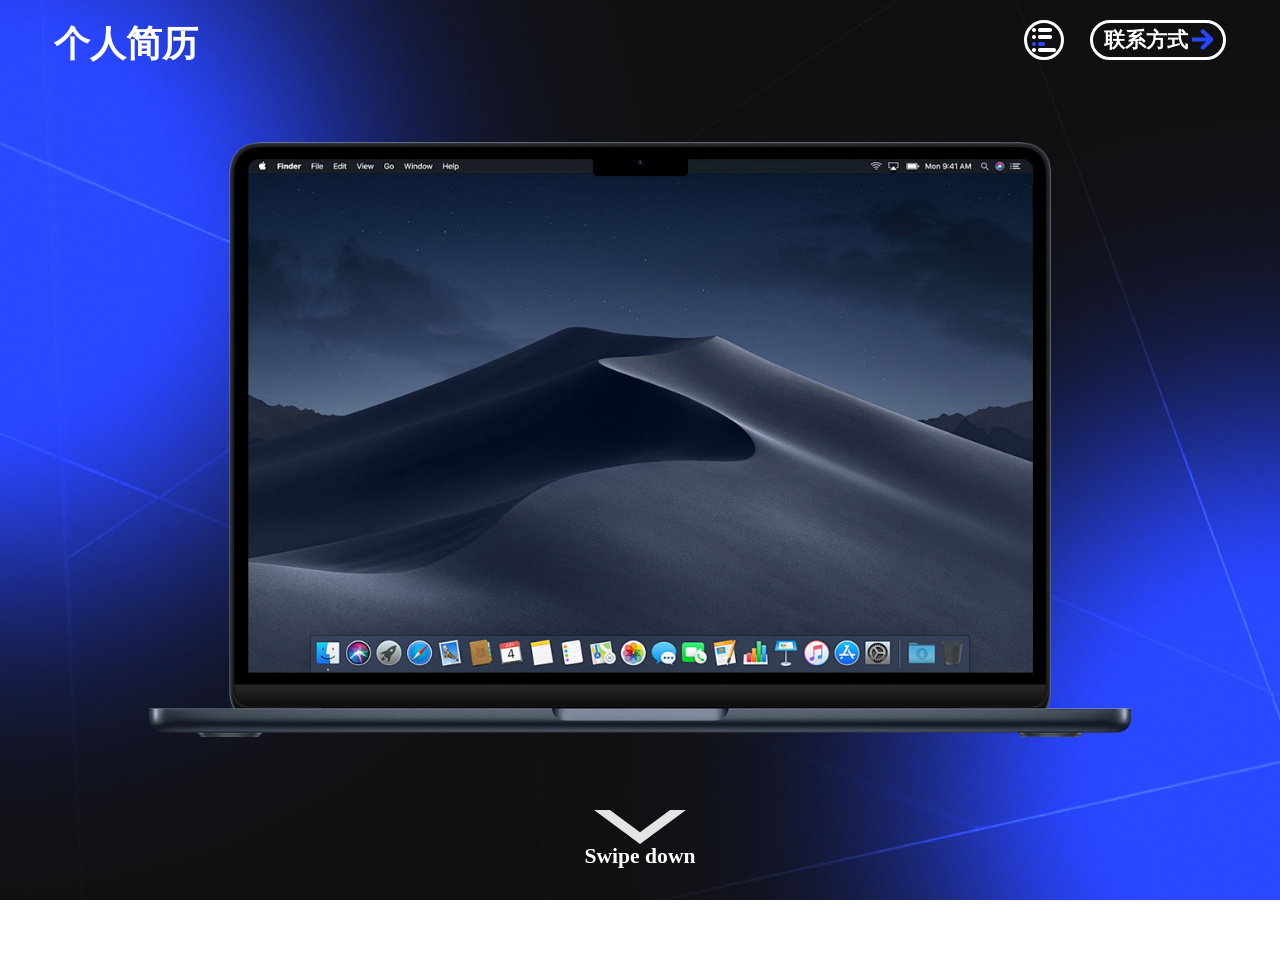
==== 项目/index.html @ c300bdc4 "Add files via upload" ====
<!DOCTYPE html>
<html lang="en">
<head>
    <meta charset="UTF-8">
    <meta name="viewport" content="width=device-width, initial-scale=1.0">
    <title>个人简历</title>
    <link rel="stylesheet" href="./font_5143270_0qdkv6g9gm6f/iconfont.css">
    <link rel="stylesheet" href="./css/index.css">
</head>
<body>
    <!-- 第一屏 -->
    <div class="First-screen" >
        <!-- 导航栏 -->
        <div class="Navigation">
            <!-- 语言选择功能 -->
            <h1 class="Language">
                个人简历
                <!-- <div class="en">EN</div>
                <div class="cn">CN</div> -->
            </h1>
            <!-- 导航栏右侧功能 -->
            <div class="Function-button">
                <!-- 更多 -->
                <div class="More">
                    <img src="./img/更多.png">
                </div>
                <!-- 联系方式弹窗 -->
                 <div class="Contact-Information Ellipse">
                    <p>联系方式</p>
                    <img src="./img/箭头.png">
                 </div>
            </div>
        </div>
        <!-- 主体内容 -->
        <div class="Subject">
            <img class="mac" src="./img/mac.png">
        </div>
        <!-- 滑动提示 -->
         <div class="Prompt">
            <!-- 箭头 -->
            <img src="./img/向下箭头.png">
            <!-- 提示 -->
            <div>Swipe down</div>
         </div>
    </div>
    <!-- 第二屏 -->
    <div class="Second-screen" style="display: none;">
        <!-- 显示区域 -->
        <div class="Display-area">
            <!-- 卡片一 -->
            <div class="Card-1 Card ">
                <!-- 标题 -->
                <div class="Title">
                    <div class="Title-text">
                        <h3>自我介绍</h3>
                        <p>Introduce</p>
                    </div>
                    <p class="Gradient-decoration">RESUME</p>
                    <img src="./img/标题装饰.png">
                </div>
                <!-- 内容 -->
                <div class="Content">
                    <!-- 画像 -->
                    <div class="Image">
                        <div class="Avatar"></div>
                        <div class="Name">
                            <h4 class="Subtitle">张鑫</h4>
                            <p>/网页开发</p>
                        </div>
                    </div>
                    <!-- 文字信息 -->
                    <div class="Text-introduction">
                        <!-- 信息内容 -->
                        <div class="Information">
                            <!-- 基本信息 -->
                            <div class="Basic-information">
                                <h4 class="Subtitle">基本信息</h4>
                                <ul class="Content-text">
                                    <li>城市:杭州</li>
                                    <li>学历:大专</li>
                                    <li>电话:17681051342</li>
                                    <li>邮箱:1642326293@qq.com</li>
                                </ul>
                            </div>
                            <!-- 技能 -->
                            <div class="Skill-information">
                                <h4 class="Subtitle">专业技能</h4>
                                <!-- 图标集合 -->
                                <div class="Icon-collection">
                                    <!-- 图标 -->
                                    <div class="Icon">
                                        <!-- 图标 -->
                                        <div class="Skill-icon"></div>
                                        <!-- 进度条 -->
                                        <div class="Progress-bar">
                                            <div class="background-color"></div>
                                            <div class="Progress"></div>
                                        </div>
                                    </div>
                                    <div class="Icon">
                                        <!-- 图标 -->
                                        <div class="Skill-icon"></div>
                                        <!-- 进度条 -->
                                        <div class="Progress-bar">
                                            <div class="background-color"></div>
                                            <div class="Progress"></div>
                                        </div>
                                    </div>
                                    <div class="Icon">
                                        <!-- 图标 -->
                                        <div class="Skill-icon"></div>
                                        <!-- 进度条 -->
                                        <div class="Progress-bar">
                                            <div class="background-color"></div>
                                            <div class="Progress"></div>
                                        </div>
                                    </div>
                                    <div class="Icon">
                                        <!-- 图标 -->
                                        <div class="Skill-icon"></div>
                                        <!-- 进度条 -->
                                        <div class="Progress-bar">
                                            <div class="background-color"></div>
                                            <div class="Progress"></div>
                                        </div>
                                    </div>
                                </div>
                            </div>
                        </div>
                        <!-- 自我评价 -->
                        <div class="Self-evaluation">自我评价：本人熟悉网页开发全流程（HTML/CSS/JavaScript），能够独立完成响应式页面布局与交互效果。具备良好的审美与用户体验意识，能将设计稿高效转化为前端代码。持有C语言省二级证书，逻辑思维清晰，学习能力强，致力于向专业网页开发方向持续成长。</div>
                    </div>
                </div>
                <!-- 底部装饰   -->
                 <div class="Bottom-decoration">PERSONAL RESUME</div>
            </div>
            <!-- 卡片二 -->
             <div class="Card-2 Card">
                <!-- 标题 -->
                <div class="Title">
                    <div class="Title-text">
                        <h3>教育/经历</h3>
                        <p>Experience</p>
                    </div>
                    <p class="Gradient-decoration">EDUCATION</p>
                    <img src="./img/标题装饰.png">
                </div>
                <!-- 教育与经历内容 -->
                <div class="Education-content">
                    <div class="Education">
                        <h4 class="Subtitle">教育背景</h4>
                        <ul class="Content-text">
                            <li>学院:铜陵职业技术学院</li>
                            <li>专业:软件设计专业</li>
                            <li>时间:2019年-2021年</li>
                            <li>主修课程:	C语言程序设计、网页设计与制作、JavaScript交互、Python语言程序设计、微信小程序设计</li>
                            <li>专业证书:C程序设计2级证书</li>
                        </ul>
                    </div>
                    <div class="Experience">
                        <h4 class="Subtitle">就业经历</h4>
                        <ul class="Content-text">
                            <li>公司:杭州如喜体育用品有限公司</li>
                            <li>岗位:视觉设计</li>
                            <li>时间:2023年-2025年</li>
                            <li>
                                <ul>
                                    <li>工作内容：</li>
                                    <li>·负责店铺首页、详情页、活动专题页的设计与装修</li>
                                    <li>·负责京东分会场的页面设计以及会场搭建</li>
                                </ul>
                            </li>
                        </ul>
                    </div>
                    <!-- 底部装饰   -->
                    <div class="Bottom-decoration">EDUCATION LEVEL</div>
                </div>
             </div>
             <!-- 卡片三 -->
            <div class="Card-3 Card">
                <!-- 标题 -->
                <div class="Title">
                    <div class="Title-text">
                        <h3>项目作品</h3>
                        <p>Projectk</p>
                    </div>
                    <p class="Gradient-decoration">PROJECT</p>
                    <img src="./img/标题装饰.png">
                </div>
                <div class="Card3Content">
                    <div class="Project-1">
                        <div class="Project1Content">
                            <div class="ProjectFront">
                                <img src="./img/网站1.jpg">
                            </div>
                            <a href="./miaowei.html" target="_blank" class="ProjectBack" >
                                <div class="ProjectTitle">点击前往</div>
                                <div class="ProjecDesc">了解详情</div>
                            </a>
                        </div>
                    </div>
                    <div class="Project-1">
                        <div class="Project1Content">
                            <div class="ProjectFront">
                                <img src="./img/网站2.jpg">
                            </div>
                            <a href="./haiou.html" target="_blank" class="ProjectBack" >
                                <div class="ProjectTitle">点击前往</div>
                                <div class="ProjecDesc">了解详情</div>
                            </a>
                        </div>
                    </div>
                </div>
                <!-- 底部装饰   -->
                <div class="Bottom-decoration">PROJECT WORK</div>
            </div>
        </div>
    </div>
    <div class="consultation" style="display: none;">
        <div class="consultation-box">
            <div class="consultation-box2">
                <div class="close"><a>X</a></div>
                <h3>请联系我</h3>
                <div class="consultation-box3">
                    <div class="consultation-box4">
                        <div class="iconfont icon-youxiang"></div>
                        <p>1642326293@qq.com</p>
                    </div>
                    <div class="consultation-box4">
                        <div class="iconfont icon-dianhua"></div>
                        <p>+86 17681051342</p>
                    </div>
                </div>
            </div>
            <div class="WeChat">
            </div>
        </div>
    </div>
    <script>
        const FirstScreen = document.querySelector('.First-screen');
        const Navigation = document.querySelector('.Navigation');
        const Prompt = document.querySelector('.Prompt');
        const Subject = document.querySelector('.Subject');
        const Card = document.querySelectorAll('.Card');
        const SecondScreen = document.querySelector('.Second-screen');
        const mac = document.querySelector('.mac');
        // const SkillIcon = document.querySelectorAll('.Skill-icon')
        const Icon = document.querySelectorAll('.Icon');
        console.log(Icon[0].getElementsByClassName('.background-color'));
        let SkillsLogo = [
            {url:'./img/html5.png',color:'#e44d25',Proficiency:'74px'},
            {url:'./img/css3.png',color:'#2082e7',Proficiency:'74px'},
            {url:'./img/js.png',color:'#f7df1e',Proficiency:'64px'},
            {url:'./img/vue.png',color:'#7ab086',Proficiency:'54px'}
        ]
        for (x=0;x<Icon.length;x++){
            let SkillIcon = Icon[x].children[0];
            let SkillColor = Icon[x].children[1].children[1];
            SkillIcon.style.backgroundImage = `url(${SkillsLogo[x].url})`;
            SkillIcon.style.backgroundSize = "cover";
            SkillIcon.style.backgroundRepeat = "no-repeat"; 
            SkillIcon.style.backgroundPosition = "center";
            SkillColor.style.backgroundColor = `${SkillsLogo[x].color}`;
            SkillColor.style.width = `${SkillsLogo[x].Proficiency}`;
        }
        
        // console.log(Card)
        // 第一屏向上计数器
        var UpAccumulator = 0;
        // 第一屏向下计数器
        var DownAccumulator = 0;
        // 第一屏缩放计数器
        var ZoomAccumulator = 1;
        var CardAccumulator = 0;
        // 滑动计数器
        var slideAccumulator = 0;
        // 动画执行标志，防止重复触发
        var isAnimating = false;
        // 获取页面可视宽度
        var windowWidth = (window.innerWidth || document.documentElement.clientWidth); 
        const ConsultationButton = document.querySelector('.Contact-Information')
        const Consultation = document.querySelector('.consultation')
        const Close = document.querySelector('.close')
        ConsultationButton.addEventListener('click',function () {
            Consultation.style.display = 'block';
            document.body.classList.add('no-scroll');
            isAnimating = true; 
        })
        Close.addEventListener('click',function () {
            Consultation.style.display = 'none';
            document.body.classList.remove('no-scroll');
            isAnimating = false;
        })
        document.addEventListener('wheel',function(event){
            if (windowWidth != document.documentElement.clientWidth){
                windowWidth = (window.innerWidth || document.documentElement.clientWidth);
            }   
            let rect = mac.getBoundingClientRect();
            if (event.deltaY > 0){
                if (isAnimating) {
                    return;
                }
                if (SecondScreen.style.display == 'none'){
                    UpAccumulator -= 15;
                    DownAccumulator += 30;
                    ZoomAccumulator += 0.1;
                } 
            }
            if (SecondScreen.style.display == 'block'){
                // 动画执行期间忽略滚动
                if (isAnimating) {
                    return;
                }
                if (event.deltaY > 0 && CardAccumulator < 2){
                    slideAccumulator += 1;
                    if (slideAccumulator > 8){
                        var Card1Top = getComputedStyle(Card[0]).top;
                        var Card1Right = getComputedStyle(Card[0]).right;
                        Card[CardAccumulator].classList.add('Transition-animation');
                        slideAccumulator = 0;
                        isAnimating = true;  // 标记动画开始
                        setTimeout(() => {
                            for (i=0;i<Card.length;i++){
                                var CardzIndex = getComputedStyle(Card[i]).zIndex;
                                console.log('第'+i+':'+CardzIndex);
                                CardzIndex ++;
                                if (CardzIndex > 4){
                                    CardzIndex = 2 ;
                                }
                                Card[i].style.zIndex = CardzIndex;
                                console.log('第'+i+':'+CardzIndex);
                            }
                            Card[0].style.top = getComputedStyle(Card[2]).top;
                            Card[0].style.right = getComputedStyle(Card[2]).right;
                            Card[2].style.top = getComputedStyle(Card[1]).top;
                            Card[2].style.right = getComputedStyle(Card[1]).right;
                            Card[1].style.top = Card1Top;
                            Card[1].style.right = Card1Right;
                            console.log(getComputedStyle(Card[CardAccumulator]).zIndex);
                            console.log(Card[CardAccumulator]);
                            Card[CardAccumulator].addEventListener('animationend', function() {
                                this.classList.remove('Transition-animation');
                                isAnimating = false;  // 动画结束后重置标志
                            });
                            CardAccumulator += 1 ;
                        }, 3000);
                    }

                }
                if (event.deltaY < 0){
                    slideAccumulator -= 1;
                    if (slideAccumulator < -8){
                        CardAccumulator -= 1 ;
                        var Card1Top = getComputedStyle(Card[0]).top;
                        var Card1Right = getComputedStyle(Card[0]).right;
                        Card[CardAccumulator].classList.add('ReverseTransition-animation');
                        slideAccumulator = 0;
                        isAnimating = true;  // 标记动画开始
                        setTimeout(() => {
                            for (i=0;i<Card.length;i++){
                                var CardzIndex = getComputedStyle(Card[i]).zIndex;
                                console.log('第'+i+':'+CardzIndex);
                                CardzIndex --;
                                // if (CardzIndex > 4){
                                //     CardzIndex = 2 ;
                                // }
                                Card[i].style.zIndex = CardzIndex;
                                console.log('第'+i+':'+CardzIndex);
                            }
                            Card[0].style.top = getComputedStyle(Card[1]).top;
                            Card[0].style.right = getComputedStyle(Card[1]).right;
                            Card[1].style.top = getComputedStyle(Card[2]).top;
                            Card[1].style.right = getComputedStyle(Card[2]).right;
                            Card[2].style.top = Card1Top;
                            Card[2].style.right = Card1Right;
                            console.log(getComputedStyle(Card[CardAccumulator]).zIndex);
                            console.log(Card[CardAccumulator]);
                            Card[CardAccumulator].addEventListener('animationend', function() {
                                this.classList.remove('ReverseTransition-animation');
                                isAnimating = false;  // 动画结束后重置标志
                            });

                        }, 3000);

                    }

                }
            }
            if (event.deltaY < 0){
                if (isAnimating) {
                    return;
                }
                if(getComputedStyle(Card[0]).zIndex == 4){
                    if (UpAccumulator <= -15){
                        UpAccumulator += 15;
                        DownAccumulator -= 30;
                        ZoomAccumulator -= 0.1;
                    }
                }
            }
            Navigation.style.transition = "0.5s";
            Navigation.style.transform = 'translateY(' + UpAccumulator + 'px)';
            Prompt.style.transition = "0.5s";
            Prompt.style.transform = 'translateY(' + DownAccumulator + 'px)';
            Subject.style.transition = "0.5s";
            Subject.style.transform = 'scale(' + ZoomAccumulator + ')';
            let originalWidth = parseFloat(getComputedStyle(mac).width);  // mac 原始宽度
            let scaledWidth = originalWidth * ZoomAccumulator;  // 计算出的缩放后宽度
            let threshold = windowWidth * 1.3;  // 屏幕宽度的 1.3 倍
            // console.log('缩放值:', ZoomAccumulator, '计算宽度:', scaledWidth, '阈值:', threshold);
            if (scaledWidth > threshold) {
                SecondScreen.style.display = 'block';
            } else {
                SecondScreen.style.display = 'none';
            }
        })
    </script>
    <script>
       
    </script>
</body>
</html>t threshold = windowWidth * 1.3;  // 屏幕宽度的 1.3 倍
            // console.log('缩放值:', ZoomAccumulator, '计算宽度:', scaledWidth, '阈值:', threshold);
            if (scaledWidth > threshold) {
                SecondScreen.style.display = 'block';
            } else {
                SecondScreen.style.display = 'none';
            }
        })
    </script>
    <script>
       
    </script>
</body>
</html> threshold = windowWidth * 1.3;  // 屏幕宽度的 1.3 倍
            // console.log('缩放值:', ZoomAccumulator, '计算宽度:', scaledWidth, '阈值:', threshold);
            if (scaledWidth > threshold) {
                SecondScreen.style.display = 'block';
            } else {
                SecondScreen.style.display = 'none';
            }
        })
    </script>
    <script>
       
    </script>
</body>
</html>
---- 项目/font_5143270_0qdkv6g9gm6f/iconfont.css ----
@font-face {
  font-family: "iconfont"; /* Project id 5143270 */
  src: url('iconfont.woff2?t=1783517952204') format('woff2'),
       url('iconfont.woff?t=1783517952204') format('woff'),
       url('iconfont.ttf?t=1783517952204') format('truetype');
}

.iconfont {
  font-family: "iconfont" !important;
  font-size: 16px;
  font-style: normal;
  -webkit-font-smoothing: antialiased;
  -moz-osx-font-smoothing: grayscale;
}

.icon-youxiang:before {
  content: "\e739";
}

.icon-dianhua:before {
  content: "\e73a";
}

.icon-anquan:before {
  content: "\ea5a";
}

.icon-biaopan:before {
  content: "\ea5b";
}

.icon-dengdai:before {
  content: "\ea5c";
}

.icon-dianzan:before {
  content: "\ea5d";
}

.icon-jilu:before {
  content: "\ea5e";
}

.icon-richeng:before {
  content: "\ea5f";
}

.icon-shuju:before {
  content: "\ea60";
}

.icon-shangchuan:before {
  content: "\ea61";
}

.icon-wenjian:before {
  content: "\ea62";
}

.icon-shujuzoushi:before {
  content: "\ea63";
}

.icon-wenjianjia:before {
  content: "\ea64";
}

.icon-zhuanhuan:before {
  content: "\ea65";
}

.icon-zhanghu:before {
  content: "\ea66";
}

.icon-mubiao:before {
  content: "\ea67";
}
---- 项目/css/index.css ----
* {
  margin: 0;
  padding: 0;
  box-sizing: border-box;
}
li {
  list-style: none;
}
body {
  color: #333;
}
a {
  color: #333;
  text-decoration: none;
}
:root {
  --screen-scale: 1;
  --font-scale: 1;
}
html,
body {
  height: 100%;
  margin: 0;
  overflow: hidden;
}
.Ellipse {
  width: 160px;
  height: 47px;
  border: 3px solid #fff;
  border-radius: 23.5px;
}
.Card {
  padding: 0px 62px;
  width: 94%;
  height: 90%;
  background-color: #f6f5f5;
  border-radius: 58px;
  box-shadow: -2px 2px 8px 0px #00000080;
}
.Title {
  padding-top: 65px;
  display: flex;
  justify-content: space-between;
  position: relative;
}
.Title .Gradient-decoration {
  position: absolute;
  top: 0;
  font-size: 197px;
  line-height: 0.6;
  background: linear-gradient(180deg, #9999996b, #99999900);
  /* 定义渐变颜色 */
  -webkit-background-clip: text;
  /* 将背景裁剪到文字形状 */
  -webkit-text-fill-color: transparent;
  /* 文字填充透明，使背景透过文字显示 */
  display: inline-block;
  /* 使元素支持背景裁剪 */
}
.Title .Title-text {
  display: flex;
  align-items: flex-end;
}
.Title .Title-text h3 {
  font-size: 98px;
  line-height: 1.1;
}
.Title .Title-text p {
  margin-left: 30px;
  border-bottom: 2px solid #444444;
  height: 50px;
  font-size: 34px;
  color: #444444;
}
.Title img {
  align-self: center;
  height: 18.6px;
}
@media (max-width: 1920px) {
  :root {
    --screen-scale: 1;
    --font-scale: 1;
  }
}
@media (max-width: 1440px) {
  :root {
    --screen-scale: 0.85;
    --font-scale: 0.9;
  }
  .Title-text h3 {
    font-size: calc(98px * var(--font-scale));
  }
  .Title .Gradient-decoration {
    font-size: calc(197px * var(--font-scale));
  }
}
@media (max-width: 1024px) {
  :root {
    --screen-scale: 0.7;
    --font-scale: 0.75;
  }
  .Title {
    padding-top: 40px;
  }
  .Title-text h3 {
    font-size: calc(98px * var(--font-scale));
  }
  .Title .Gradient-decoration {
    font-size: calc(197px * var(--font-scale));
  }
  .Content-text {
    font-size: 24px;
  }
}
@media (max-width: 768px) {
  :root {
    --screen-scale: 0.5;
    --font-scale: 0.6;
  }
  .Title {
    padding-top: 30px;
  }
  .Title-text h3 {
    font-size: calc(98px * var(--font-scale));
  }
  .Card {
    padding: 0 40px;
    border-radius: 30px;
  }
  .Content-text {
    font-size: 20px;
    padding-left: 20px;
  }
}
.Subtitle {
  padding-left: 27px;
  border-left: #2845ff solid 8px;
  line-height: 1.1;
}
.Content-text {
  padding-top: 20px;
  padding-left: 35px;
  font-size: 30px;
  font-weight: 500;
  line-height: 2;
}
.Bottom-decoration {
  display: flex   ;
  position: absolute;
  bottom: 0;
  right: 62px;
  margin-bottom: 28px;
  font-size: 23px;
  color: #999;
  font-weight: 500;
}
@keyframes Switch {
  0% {
    transform: translate(0) scale(1) rotate(0);
  }
  50% {
    transform: translate(10%, -50%) scale(1.3) rotate(30deg);
  }
  50% {
    transform: translate(10%, -50%) scale(1.3) rotate(90deg);
    z-index: 5;
  }
  75% {
    transform: translate(10%, -50%) scale(0.8) rotate(30deg);
    z-index: 1;
  }
  100% {
    transform: translate(0) scale(1) rotate(0);
    z-index: 1;
  }
}
@keyframes ReverseSwitch {
  0% {
    transform: translate(0) scale(1) rotate(0);
    z-index: 1;
  }
  50% {
    transform: translate(10%, -50%) scale(0.8) rotate(30deg);
    z-index: 1;
  }
  50% {
    transform: translate(10%, -50%) scale(1.3) rotate(90deg);
    z-index: 5;
  }
  75% {
    transform: translate(10%, -50%) scale(1.3) rotate(30deg);
  }
  100% {
    transform: translate(0) scale(1) rotate(0);
    z-index: 5;
  }
}
.Transition-animation {
  transform-origin: right bottom;
  animation: Switch 3s linear;
  animation-fill-mode: forwards;
}
.ReverseTransition-animation {
  transform-origin: right bottom;
  animation: ReverseSwitch 3s linear;
  animation-fill-mode: forwards;
}
.ProjectFront,
.ProjectBack {
  position: absolute;
  width: 100%;
  height: 100%;
  backface-visibility: hidden;
  border-radius: 20px;
  padding: 20px;
  display: flex;
  flex-direction: column;
  justify-content: center;
  align-items: center;
  box-shadow: 0 10px 20px rgba(0, 0, 0, 0.1);
  background: white;
  overflow: hidden;
}
.First-screen {
  display: flex;
  flex-direction: column;
  height: 100%;
  background-image: url(../img/第一屏背景.jpg);
  background-size: cover;
  background-position: center;
  background-repeat: no-repeat;
}
.First-screen .Navigation {
  padding: 20px 54px 0px 54px;
  display: flex;
  justify-content: space-between;
  color: #fff;
  font-weight: 700;
}
.First-screen .Navigation .Language {
  display: flex;
  text-align: center;
  align-items: center;
  font-size: calc(40px * var(--font-scale));
}
.First-screen .Navigation .Function-button {
  display: flex;
  font-size: calc(23px * var(--font-scale));
}
.First-screen .Navigation .Function-button .More {
  display: flex;
  justify-content: center;
  align-items: center;
  margin-right: 26px;
  width: calc(47px * var(--screen-scale));
  height: calc(47px * var(--screen-scale));
  border-radius: 50%;
  border: 3px solid #fff;
}
.First-screen .Navigation .Function-button .Contact-Information {
  display: flex;
  align-items: center;
  justify-content: center;
  width: calc(160px * var(--screen-scale));
  height: calc(47px * var(--screen-scale));
}
.First-screen .Navigation .Function-button .Contact-Information p {
  line-height: 1;
}
.First-screen .Navigation .Function-button .Contact-Information img {
  margin-left: 4px;
  width: 21px;
  height: 21px;
}
.First-screen .Subject {
  flex: 1;
  display: flex;
  text-align: center;
  align-items: center;
}
.First-screen .Subject img {
  position: relative;
  height: calc(700px * var(--screen-scale));
  width: auto;
  left: 50%;
  transform: translate(-50%, 0);
}
.First-screen .Prompt {
  width: 100%;
  height: 90px;
}
.First-screen .Prompt img {
  display: block;
  margin: 0 auto;
}
.First-screen .Prompt div {
  text-align: center;
  font-size: calc(24px * var(--font-scale));
  font-weight: 700;
  color: #fff;
}
.Second-screen {
  height: 100%;
  background-image: url(../img/第二屏背景.jpg);
  background-size: cover;
  background-position: center;
  background-repeat: no-repeat;
}
.Second-screen .Display-area {
  height: 100%;
  width: 100%;
}
.Second-screen .Display-area .Card-1 {
  position: fixed;
  display: flex;
  flex-direction: column;
  top: 4%;
  right: 2.5%;
  z-index: 4;
}
.Second-screen .Display-area .Card-1 .Content {
  flex: 1;
  align-items: center;
  display: flex;
  justify-content: space-between;
}
.Second-screen .Display-area .Card-1 .Content .Image {
  width: calc(412px * var(--screen-scale));
}
.Second-screen .Display-area .Card-1 .Content .Image .Avatar {
  width: calc(412px * var(--screen-scale));
  height: calc(412px * var(--screen-scale));
  background-image: url(../img/头像.jpg);
  background-size: cover;
  background-position: center;
  background-repeat: no-repeat;
  border-radius: 50%;
}
.Second-screen .Display-area .Card-1 .Content .Image .Name {
  padding-top: calc(40px * var(--screen-scale));
  display: flex;
  justify-content: center;
}
.Second-screen .Display-area .Card-1 .Content .Image .Name h4 {
  font-size: calc(60px * var(--font-scale));
}
.Second-screen .Display-area .Card-1 .Content .Image .Name p {
  padding-left: 14px;
  align-self: flex-end;
  font-size: calc(24px * var(--font-scale));
  font-weight: 700;
}
.Second-screen .Display-area .Card-1 .Content .Text-introduction {
  overflow: hidden;
}
.Second-screen .Display-area .Card-1 .Content .Text-introduction .Information {
  display: flex;
}
.Second-screen .Display-area .Card-1 .Content .Text-introduction .Information .Basic-information {
  padding-right: calc(162px * var(--screen-scale));
}
.Second-screen .Display-area .Card-1 .Content .Text-introduction .Information .Basic-information h4 {
  font-size: calc(55px * var(--font-scale));
}
.Second-screen .Display-area .Card-1 .Content .Text-introduction .Information .Skill-information h4 {
  font-size: calc(55px * var(--font-scale));
}
.Second-screen .Display-area .Card-1 .Content .Text-introduction .Information .Skill-information .Icon-collection {
  display: flex;
  padding-top: calc(60px * var(--screen-scale));
  padding-left: 35px;
}
.Second-screen .Display-area .Card-1 .Content .Text-introduction .Information .Skill-information .Icon-collection .Icon {
  margin-right: 22px;
}
.Second-screen .Display-area .Card-1 .Content .Text-introduction .Information .Skill-information .Icon-collection .Icon .Skill-icon {
  margin-bottom: calc(43px * var(--screen-scale));
  width: calc(104px * var(--screen-scale));
  height: calc(104px * var(--screen-scale));
  border-radius: 50%;
}
.Second-screen .Display-area .Card-1 .Content .Text-introduction .Information .Skill-information .Icon-collection .Icon .Progress-bar {
  position: relative;
  padding-top: 1px;
  width: calc(88px * var(--screen-scale));
  height: calc(7px * var(--screen-scale));
}
.Second-screen .Display-area .Card-1 .Content .Text-introduction .Information .Skill-information .Icon-collection .Icon .Progress-bar .background-color {
  width: calc(88px * var(--screen-scale));
  height: calc(5px * var(--screen-scale));
  background-color: #000000;
  border-radius: 2px;
}
.Second-screen .Display-area .Card-1 .Content .Text-introduction .Information .Skill-information .Icon-collection .Icon .Progress-bar .Progress {
  position: absolute;
  top: 0;
  left: 0;
  width: calc(74px * var(--screen-scale));
  height: calc(7px * var(--screen-scale));
  background-color: #e44d25;
  border-radius: 2px;
}
.Second-screen .Display-area .Card-1 .Content .Text-introduction .Self-evaluation {
  margin-left: 35px;
  padding-top: 16px;
  width: calc(1130px * var(--screen-scale));
  font-size: calc(30px * var(--font-scale));
  font-weight: 500;
  line-height: 1.6;
}
.Second-screen .Display-area .Card-2 {
  position: fixed;
  display: flex;
  flex-direction: column;
  top: 5%;
  right: 3%;
  z-index: 3;
}
.Second-screen .Display-area .Card-2 .Education-content {
  flex: 1;
  align-items: center;
  display: flex;
  justify-content: space-between;
}
.Second-screen .Display-area .Card-2 .Education-content .Education {
  width: calc(638px * var(--screen-scale));
}
.Second-screen .Display-area .Card-2 .Education-content .Experience {
  padding-right: 76px;
}
.Second-screen .Display-area .Card-2 .Education-content h4 {
  font-size: calc(55px * var(--font-scale));
}
.Second-screen .Display-area .Card-2 .Education-content li {
  font-size: calc(30px * var(--font-scale));
  font-weight: 500;
}
.Second-screen .Display-area .Card-3 {
  position: fixed;
  display: flex;
  flex-direction: column;
  top: 6%;
  right: 3.5%;
  z-index: 2;
}
.Second-screen .Display-area .Card-3 .Card3Content {
  display: flex;
  justify-content: space-between;
  flex: 1;
  align-items: center;
  margin-bottom: 10px;
}
.Second-screen .Display-area .Card-3 .Card3Content .Project-1 {
  width: calc(780px * var(--screen-scale));
  height: calc(500px * var(--screen-scale));
  perspective: 1000px;
}
.Second-screen .Display-area .Card-3 .Card3Content .Project-1 .Project1Content {
  width: 100%;
  height: 100%;
  position: relative;
  transform-style: preserve-3d;
  transition: all 0.8s ease;
  cursor: pointer;
}
.Second-screen .Display-area .Card-3 .Card3Content .Project-1 .Project1Content .ProjectFront img {
  position: absolute;
  width: 100%;
  height: auto;
  top: 0;
  right: 0;
}
.Second-screen .Display-area .Card-3 .Card3Content .Project-1 .Project1Content .ProjectBack {
  transform: rotateY(180deg);
  background: linear-gradient(135deg, #6e8efb, #a777e3);
  color: white;
}
.Second-screen .Display-area .Card-3 .Card3Content .Project-1 .Project1Content .ProjectBack .ProjectTitle {
  font-size: calc(24px * var(--font-scale));
  margin-bottom: 15px;
  font-weight: bold;
}
.Second-screen .Display-area .Card-3 .Card3Content .Project-1 .Project1Content .ProjectBack .ProjecDesc {
  text-align: center;
  margin-bottom: 20px;
}
.Second-screen .Display-area .Card-3 .Card3Content .Project-1 .Project1Content:hover {
  transform: rotateY(180deg) translateY(-20px);
}
.consultation {
  position: fixed;
  background-color: rgba(0, 0, 0, 0.6);
  left: 0;
  right: 0;
  bottom: 0;
  top: 0;
  z-index: 100;
}
.consultation .consultation-box {
  padding: 66px 88px;
  display: flex;
  justify-content: space-between;
  position: absolute;
  background-color: #f5f5f5;
  border-radius: 20px;
  width: 835px;
  height: 390px;
  top: 50%;
  left: 50%;
  transform: translate(-50%, -50%);
}
.consultation .consultation-box .consultation-box2 .close {
  position: fixed;
  cursor: pointer;
  background-color: #fff;
  width: 30px;
  height: 30px;
  border-radius: 50%;
  top: 8px;
  right: 8px;
}
.consultation .consultation-box .consultation-box2 .close a {
  margin-left: 10px;
  line-height: 28px;
  font-size: 18px;
  font-weight: 500;
  color: #00000091;
}
.consultation .consultation-box .consultation-box2 h3 {
  font-size: 66px;
}
.consultation .consultation-box .consultation-box2 .consultation-box3 {
  padding-top: 20px;
}
.consultation .consultation-box .consultation-box2 .consultation-box3 .consultation-box4 {
  padding: 7px;
  display: flex;
}
.consultation .consultation-box .consultation-box2 .consultation-box3 .consultation-box4 .iconfont {
  font-size: 42px;
  color: #0057a2;
}
.consultation .consultation-box .consultation-box2 .consultation-box3 .consultation-box4 p {
  margin-left: 23px;
  line-height: 42px;
  font-size: 20px;
  font-weight: 600;
}
.consultation .consultation-box .WeChat {
  width: 260px;
  height: 260px;
  border-radius: 10px;
  box-shadow: 0px 0px 8px #4444444d;
  background-image: url(../img/WeChat.jpg);
  background-repeat: no-repeat;
  background-size: cover;
}
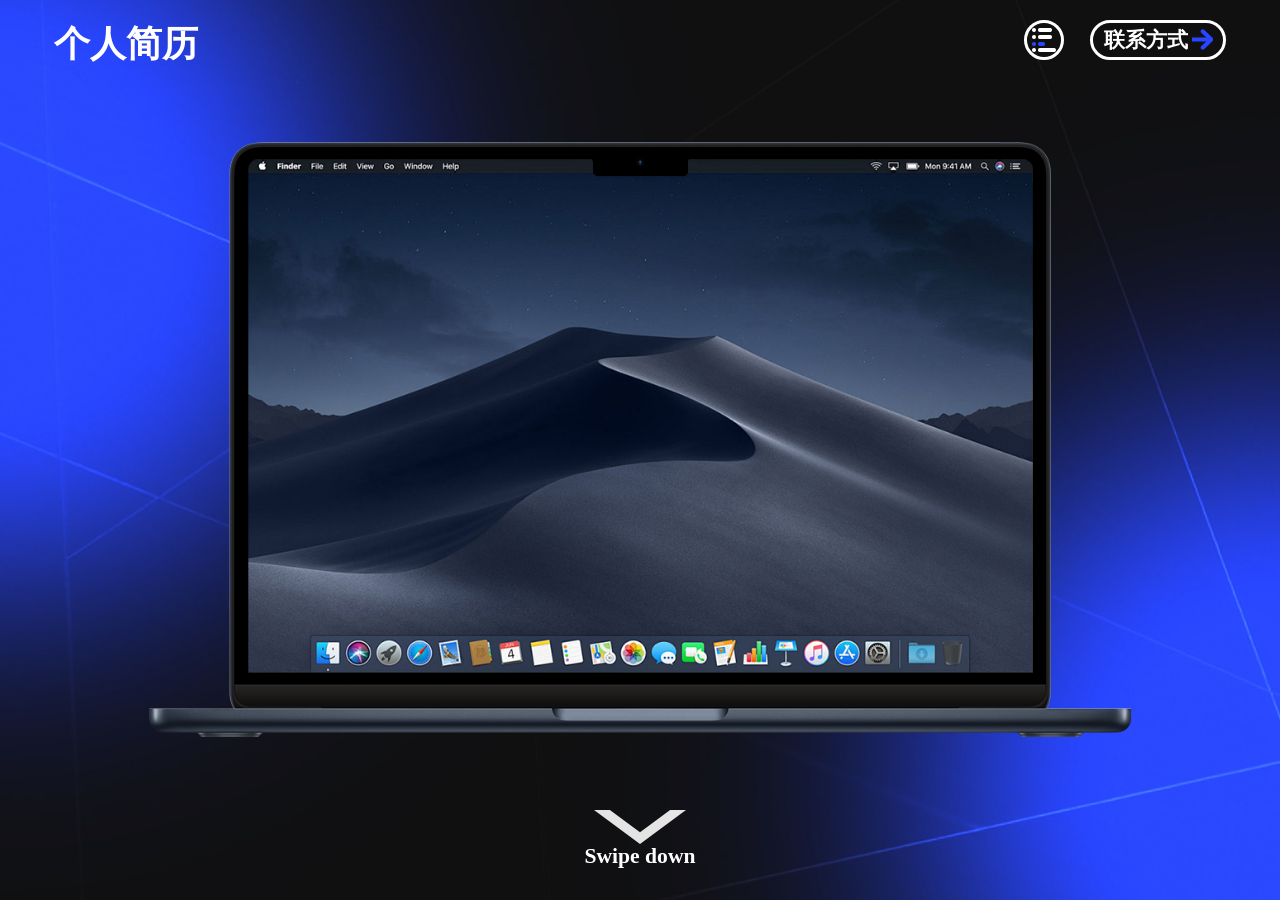
==== commit a3a43b9f: "Add files via upload" ====
--- a/项目/index.html
+++ b/项目/index.html
@@ -12,11 +12,10 @@
     <div class="First-screen" >
         <!-- 导航栏 -->
         <div class="Navigation">
-            <!-- 语言选择功能 -->
+            <!-- 标题 -->
             <h1 class="Language">
                 个人简历
-                <!-- <div class="en">EN</div>
-                <div class="cn">CN</div> -->
+                
             </h1>
             <!-- 导航栏右侧功能 -->
             <div class="Function-button">
@@ -415,34 +414,5 @@
             }
         })
     </script>
-    <script>
-       
-    </script>
-</body>
-</html>t threshold = windowWidth * 1.3;  // 屏幕宽度的 1.3 倍
-            // console.log('缩放值:', ZoomAccumulator, '计算宽度:', scaledWidth, '阈值:', threshold);
-            if (scaledWidth > threshold) {
-                SecondScreen.style.display = 'block';
-            } else {
-                SecondScreen.style.display = 'none';
-            }
-        })
-    </script>
-    <script>
-       
-    </script>
-</body>
-</html> threshold = windowWidth * 1.3;  // 屏幕宽度的 1.3 倍
-            // console.log('缩放值:', ZoomAccumulator, '计算宽度:', scaledWidth, '阈值:', threshold);
-            if (scaledWidth > threshold) {
-                SecondScreen.style.display = 'block';
-            } else {
-                SecondScreen.style.display = 'none';
-            }
-        })
-    </script>
-    <script>
-       
-    </script>
 </body>
 </html>
